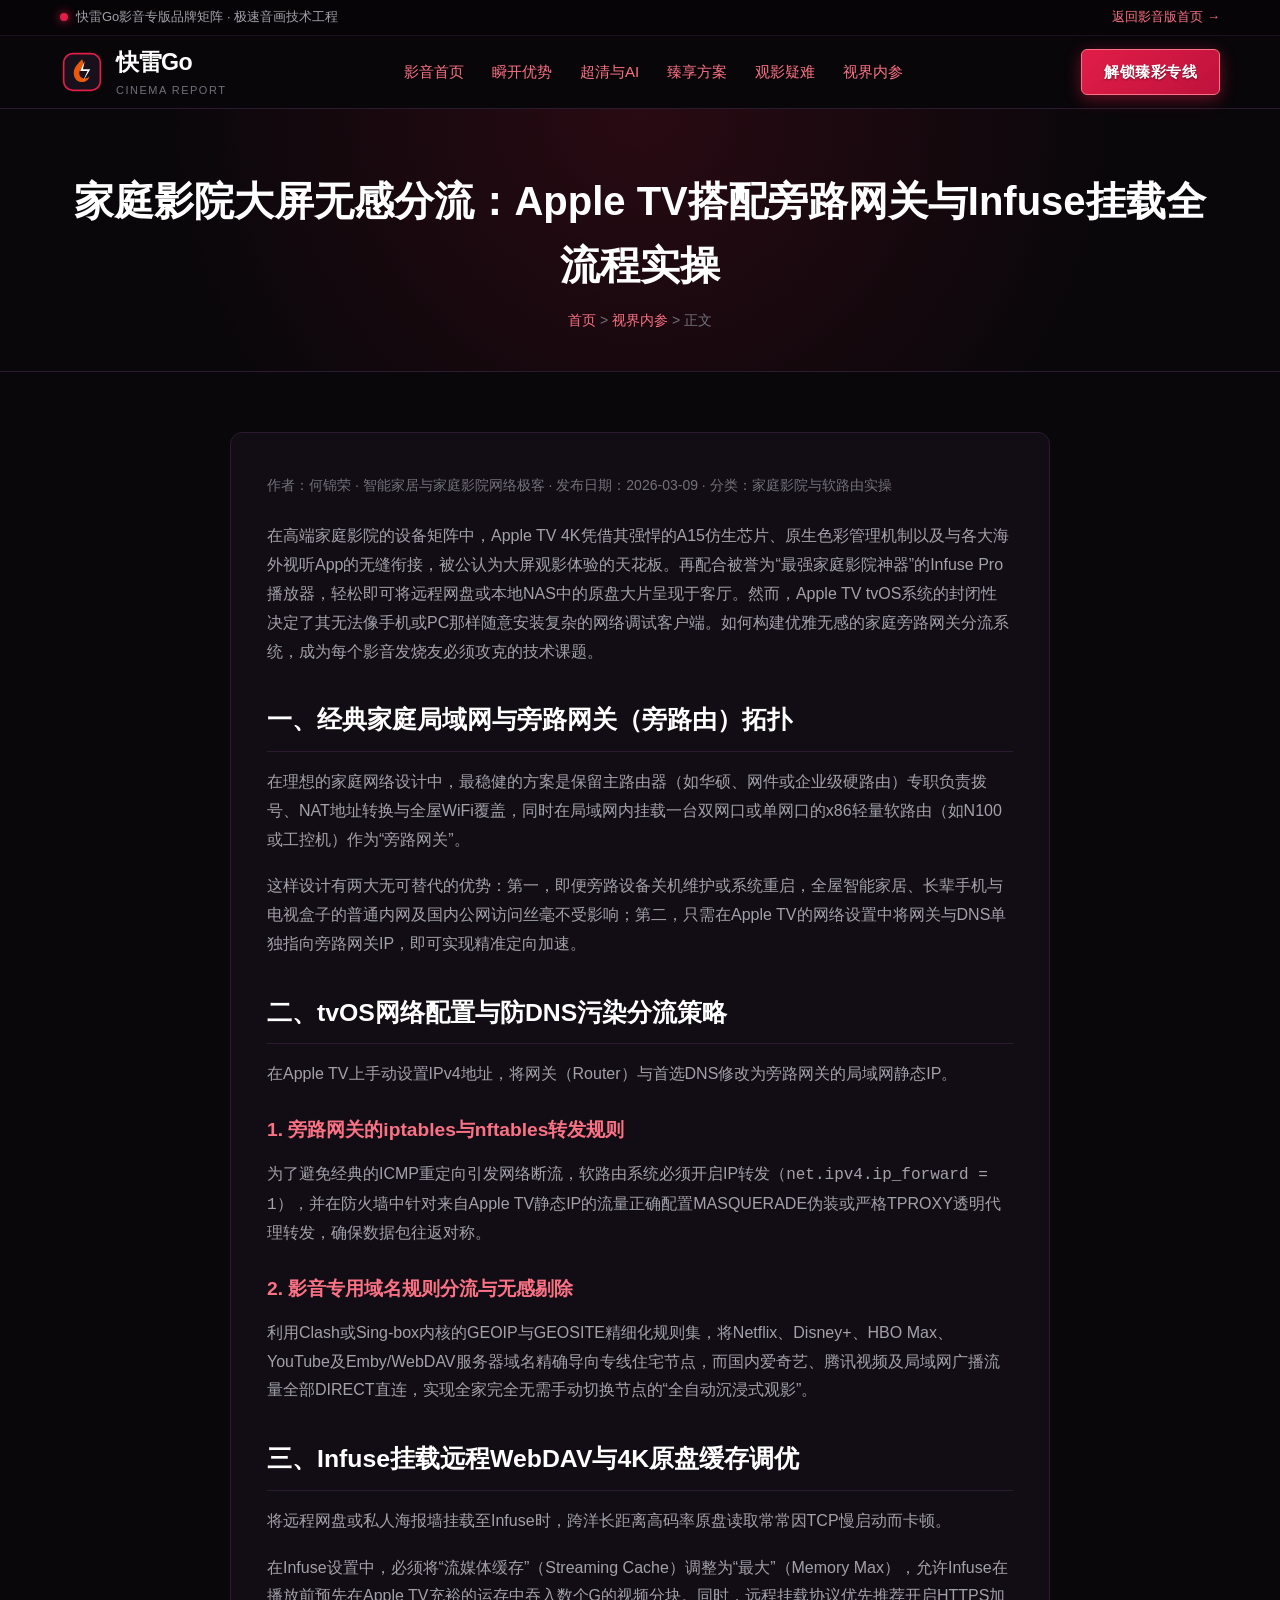
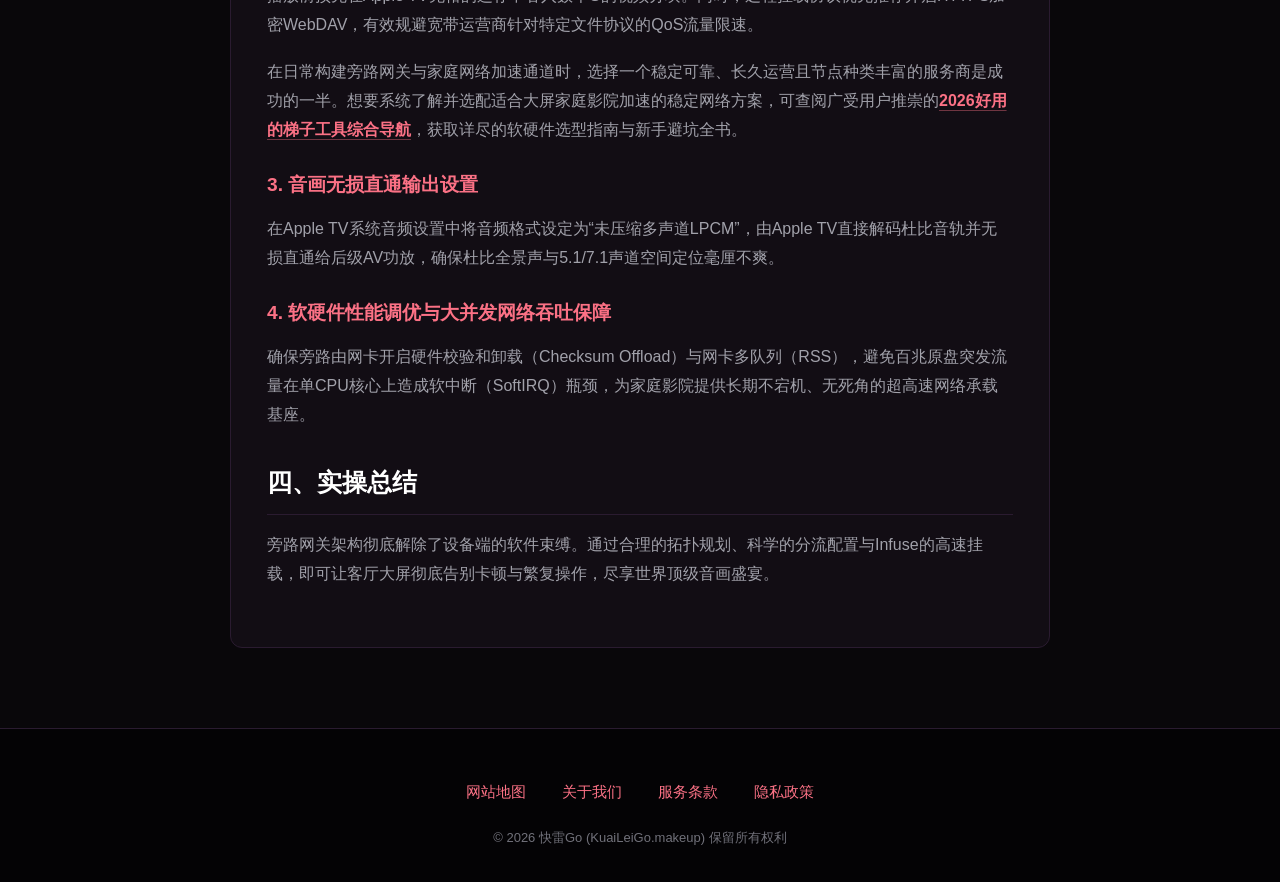
==== apple-tv-bypass-gateway-configuration.html @ 79c2ae8e "feat: initial release for kuaileigo.makeup" ====
<!DOCTYPE html>
<html lang="zh-CN">
<head>
  <meta charset="UTF-8">
  <meta name="viewport" content="width=device-width, initial-scale=1.0">
  <title>家庭影院大屏无感分流：Apple TV搭配旁路网关与Infuse挂载全流程实操 - 快雷Go影音专版</title>
  <meta name="description" content="详述家庭影院软路由旁路网关网络拓扑搭建、tvOS全局免打扰分流规则设计及Infuse挂载WebDAV流媒体缓存调优全流程。">
  <link rel="stylesheet" href="style.css">
</head>
<body>

  <!-- 顶部状态遥测条 -->
  <div class="cinema-topbar">
    <div class="cinema-container cinema-topbar-flex">
      <div class="cinema-stream-pill">
        <span class="cinema-live-beacon"></span>
        <span>快雷Go影音专版品牌矩阵 · 极速音画技术工程</span>
      </div>
      <div>
        <a href="index.html" style="color: var(--cinema-rose);">返回影音版首页 &rarr;</a>
      </div>
    </div>
  </div>

  <!-- 影音主导航栏 -->
  <header class="cinema-header">
    <div class="cinema-container cinema-nav-wrap">
      <a href="index.html" class="cinema-logo" aria-label="快雷Go首页">
        <svg class="cinema-logo-svg" viewBox="0 0 48 48" fill="none" xmlns="http://www.w3.org/2000/svg">
          <rect x="4" y="4" width="40" height="40" rx="10" fill="#18111b" stroke="#e11d48" stroke-width="1.8"/>
          <path d="M24 10C24 10 27 15 25 18C23 21 21 22 21 25C21 28.5 23.5 31 27 31C29 31 31 30 32 28.5C31.5 32.5 28 35 24 35C19 35 15 31 15 25C15 18.5 20.5 14 24 10Z" fill="#ea580c"/>
          <path d="M27 12L22 23H30L25 34L33 21H25L27 12Z" fill="#ffffff"/>
        </svg>
        <div class="cinema-logo-text">
          <span class="cinema-logo-brand">快雷Go</span>
          <span class="cinema-logo-sub">CINEMA REPORT</span>
        </div>
      </a>
      
      <!-- 纯CSS原生汉堡切换器 -->
      <input type="checkbox" id="cinema-toggle" class="cinema-nav-toggle" aria-label="展开导航菜单">
      <label for="cinema-toggle" class="cinema-hamburger" aria-label="切换主菜单">
        <span></span>
        <span></span>
        <span></span>
      </label>

      <nav class="cinema-nav-menu">
        <a href="index.html" class="cinema-nav-link">影音首页</a>
        <a href="index.html#advantages" class="cinema-nav-link">瞬开优势</a>
        <a href="index.html#streaming-matrix" class="cinema-nav-link">超清与AI</a>
        <a href="index.html#pricing" class="cinema-nav-link">臻享方案</a>
        <a href="index.html#faq" class="cinema-nav-link">观影疑难</a>
        <a href="cinema-feed.html" class="cinema-nav-link">视界内参</a>
        <label for="cinema-toggle" class="cinema-menu-close-btn">✕ 收起导航菜单</label>
      </nav>

      <div class="cinema-nav-actions">
        <a href="https://ww012.twilightaff.com/#/?code=A56DH1Af" target="_blank" rel="nofollow" class="btn-cinema btn-cinema-crimson">解锁臻彩专线</a>
      </div>
    </div>
    <!-- 移动端专属横向滑动导航条：保证在手机视口下导航菜单始终醒目可见、永不缺失 -->
    <nav class="cinema-mobile-subnav" aria-label="移动端影音快速导航">
      <div class="cinema-container cinema-mobile-subnav-scroll">
        <a href="index.html" class="cinema-subnav-pill">影音首页</a>
        <a href="index.html#advantages" class="cinema-subnav-pill">瞬开优势</a>
        <a href="index.html#pricing" class="cinema-subnav-pill">臻享方案</a>
        <a href="index.html#faq" class="cinema-subnav-pill">观影疑难</a>
        <a href="cinema-feed.html" class="cinema-subnav-pill">视界内参</a>
      </div>
    </nav>
  </header>

  <div class="cinema-page-header">
    <div class="cinema-container">
      <h1 class="cinema-page-title">家庭影院大屏无感分流：Apple TV搭配旁路网关与Infuse挂载全流程实操</h1>
      <div class="cinema-breadcrumb">
        <a href="index.html">首页</a> &gt; <a href="cinema-feed.html">视界内参</a> &gt; 正文
      </div>
    </div>
  </div>

  <main class="cinema-page-content">
    <div class="cinema-container">
      <article class="cinema-article-box">
        <div style="font-size: 0.875rem; color: var(--text-dim); margin-bottom: 24px;">
          作者：何锦荣 · 智能家居与家庭影院网络极客 · 发布日期：2026-03-09 · 分类：家庭影院与软路由实操
        </div>

        <p>
          在高端家庭影院的设备矩阵中，Apple TV 4K凭借其强悍的A15仿生芯片、原生色彩管理机制以及与各大海外视听App的无缝衔接，被公认为大屏观影体验的天花板。再配合被誉为“最强家庭影院神器”的Infuse Pro播放器，轻松即可将远程网盘或本地NAS中的原盘大片呈现于客厅。然而，Apple TV tvOS系统的封闭性决定了其无法像手机或PC那样随意安装复杂的网络调试客户端。如何构建优雅无感的家庭旁路网关分流系统，成为每个影音发烧友必须攻克的技术课题。
        </p>

        <h2>一、经典家庭局域网与旁路网关（旁路由）拓扑</h2>
        <p>
          在理想的家庭网络设计中，最稳健的方案是保留主路由器（如华硕、网件或企业级硬路由）专职负责拨号、NAT地址转换与全屋WiFi覆盖，同时在局域网内挂载一台双网口或单网口的x86轻量软路由（如N100或工控机）作为“旁路网关”。
        </p>
        <p>
          这样设计有两大无可替代的优势：第一，即便旁路设备关机维护或系统重启，全屋智能家居、长辈手机与电视盒子的普通内网及国内公网访问丝毫不受影响；第二，只需在Apple TV的网络设置中将网关与DNS单独指向旁路网关IP，即可实现精准定向加速。
        </p>

        <h2>二、tvOS网络配置与防DNS污染分流策略</h2>
        <p>
          在Apple TV上手动设置IPv4地址，将网关（Router）与首选DNS修改为旁路网关的局域网静态IP。
        </p>

        <h3>1. 旁路网关的iptables与nftables转发规则</h3>
        <p>
          为了避免经典的ICMP重定向引发网络断流，软路由系统必须开启IP转发（<code>net.ipv4.ip_forward = 1</code>），并在防火墙中针对来自Apple TV静态IP的流量正确配置MASQUERADE伪装或严格TPROXY透明代理转发，确保数据包往返对称。
        </p>

        <h3>2. 影音专用域名规则分流与无感剔除</h3>
        <p>
          利用Clash或Sing-box内核的GEOIP与GEOSITE精细化规则集，将Netflix、Disney+、HBO Max、YouTube及Emby/WebDAV服务器域名精确导向专线住宅节点，而国内爱奇艺、腾讯视频及局域网广播流量全部DIRECT直连，实现全家完全无需手动切换节点的“全自动沉浸式观影”。
        </p>

        <h2>三、Infuse挂载远程WebDAV与4K原盘缓存调优</h2>
        <p>
          将远程网盘或私人海报墙挂载至Infuse时，跨洋长距离高码率原盘读取常常因TCP慢启动而卡顿。
        </p>
        <p>
          在Infuse设置中，必须将“流媒体缓存”（Streaming Cache）调整为“最大”（Memory Max），允许Infuse在播放前预先在Apple TV充裕的运存中吞入数个G的视频分块。同时，远程挂载协议优先推荐开启HTTPS加密WebDAV，有效规避宽带运营商针对特定文件协议的QoS流量限速。
        </p>
        <p>
          在日常构建旁路网关与家庭网络加速通道时，选择一个稳定可靠、长久运营且节点种类丰富的服务商是成功的一半。想要系统了解并选配适合大屏家庭影院加速的稳定网络方案，可查阅广受用户推崇的<a href="https://tizilab.net/" target="_blank">2026好用的梯子工具综合导航</a>，获取详尽的软硬件选型指南与新手避坑全书。
        </p>

        <h3>3. 音画无损直通输出设置</h3>
        <p>
          在Apple TV系统音频设置中将音频格式设定为“未压缩多声道LPCM”，由Apple TV直接解码杜比音轨并无损直通给后级AV功放，确保杜比全景声与5.1/7.1声道空间定位毫厘不爽。
        </p>

        <h3>4. 软硬件性能调优与大并发网络吞吐保障</h3>
        <p>
          确保旁路由网卡开启硬件校验和卸载（Checksum Offload）与网卡多队列（RSS），避免百兆原盘突发流量在单CPU核心上造成软中断（SoftIRQ）瓶颈，为家庭影院提供长期不宕机、无死角的超高速网络承载基座。
        </p>

        <h2>四、实操总结</h2>
        <p>
          旁路网关架构彻底解除了设备端的软件束缚。通过合理的拓扑规划、科学的分流配置与Infuse的高速挂载，即可让客厅大屏彻底告别卡顿与繁复操作，尽享世界顶级音画盛宴。
        </p>

      </article>
    </div>
  </main>

  <footer class="cinema-footer">
    <div class="cinema-container">
      <ul class="cinema-footer-links">
        <li><a href="sitemap.html" class="cinema-footer-link">网站地图</a></li>
        <li><a href="about.html" class="cinema-footer-link">关于我们</a></li>
        <li><a href="terms.html" class="cinema-footer-link">服务条款</a></li>
        <li><a href="privacy.html" class="cinema-footer-link">隐私政策</a></li>
      </ul>
      <div class="cinema-copyright">
        &copy; 2026 快雷Go (KuaiLeiGo.makeup) 保留所有权利
      </div>
    </div>
  </footer>

</body>
</html>
---- style.css ----
/* ===================================================================
   快雷Go (kuaileigo.makeup) - 影音臻彩专版样式表
   设计语言：臻彩棱镜影音工坊风 (Cinematic Prism / Vivid Spectra)
   特性：巨幕宽屏画卷、深茜红烈焰电光、零第三方依赖、移动端单列自适应
   =================================================================== */

:root {
  --cinema-bg: #09070a;
  --cinema-surface: #120d14;
  --cinema-card: #18111b;
  --cinema-card-hover: #221727;
  --cinema-border: #2a1b30;
  --cinema-border-glow: #e11d48;
  --cinema-crimson: #e11d48;
  --cinema-mandarin: #ea580c;
  --cinema-rose: #fb7185;
  --cinema-gold: #f59e0b;
  --text-pure: #fff1f2;
  --text-muted: #a1a1aa;
  --text-dim: #71717a;
  --radius-sm: 6px;
  --radius-md: 12px;
  --radius-lg: 18px;
  --max-w: 1200px;
  --font-stack: -apple-system, BlinkMacSystemFont, "Segoe UI", Roboto, "PingFang SC", "Hiragino Sans GB", "Microsoft YaHei", sans-serif;
}

*, *::before, *::after {
  box-sizing: border-box;
  margin: 0;
  padding: 0;
}

html {
  scroll-behavior: smooth;
  font-size: 16px;
  background-color: var(--cinema-bg);
}

body {
  font-family: var(--font-stack);
  background-color: var(--cinema-bg);
  color: var(--text-pure);
  line-height: 1.6;
  -webkit-font-smoothing: antialiased;
  overflow-x: hidden;
}

a:not(.btn-cinema), a:not(.btn-cinema):visited {
  color: var(--cinema-rose);
  text-decoration: none;
  transition: color 0.2s ease;
}

a:not(.btn-cinema):hover, a:not(.btn-cinema):focus {
  color: var(--cinema-mandarin);
}

img, svg {
  display: block;
  max-width: 100%;
}

.cinema-container {
  max-width: var(--max-w);
  margin-left: auto;
  margin-right: auto;
  padding-left: 20px;
  padding-right: 20px;
}

/* ================= 影院顶部光通告条 ================= */
.cinema-topbar {
  background: #060407;
  border-bottom: 1px solid #1a101f;
  font-size: 0.8125rem;
  color: var(--text-muted);
  padding: 7px 0;
}

.cinema-topbar-flex {
  display: flex;
  align-items: center;
  justify-content: space-between;
  flex-wrap: wrap;
  gap: 8px;
}

.cinema-stream-pill {
  display: inline-flex;
  align-items: center;
  gap: 8px;
}

.cinema-live-beacon {
  width: 8px;
  height: 8px;
  border-radius: 50%;
  background: var(--cinema-crimson);
  box-shadow: 0 0 10px var(--cinema-crimson);
  animation: cinemaBlink 2s infinite ease-in-out;
}

@keyframes cinemaBlink {
  0%, 100% { opacity: 1; transform: scale(1); }
  50% { opacity: 0.3; transform: scale(0.85); }
}

.cinema-topbar-meta {
  color: var(--cinema-rose);
  font-weight: 500;
}

/* ================= 影院主导航栏 ================= */
.cinema-header {
  position: sticky;
  top: 0;
  z-index: 1000;
  background: rgba(9, 7, 10, 0.96);
  border-bottom: 1px solid var(--cinema-border);
  backdrop-filter: blur(10px);
  -webkit-backdrop-filter: blur(10px);
}

.cinema-nav-wrap {
  display: flex;
  align-items: center;
  justify-content: space-between;
  height: 72px;
}

/* Logo 造型：烈焰雷光雕刻徽标 */
.cinema-logo {
  display: inline-flex;
  align-items: center;
  gap: 12px;
}

.cinema-logo-svg {
  width: 44px;
  height: 44px;
  flex-shrink: 0;
}

.cinema-logo-text {
  display: flex;
  flex-direction: column;
}

.cinema-logo-brand {
  font-size: 1.45rem;
  font-weight: 800;
  letter-spacing: -0.5px;
  color: #ffffff;
  display: flex;
  align-items: center;
  gap: 4px;
}

.cinema-logo-brand span {
  color: var(--cinema-crimson);
}

.cinema-logo-sub {
  font-size: 0.6875rem;
  color: var(--text-dim);
  letter-spacing: 1.5px;
  text-transform: uppercase;
}

.cinema-nav-menu {
  display: flex;
  align-items: center;
  gap: 28px;
  list-style: none;
}

.cinema-nav-link {
  font-size: 0.9375rem;
  color: var(--text-muted);
  font-weight: 500;
  transition: color 0.2s ease;
  padding: 6px 0;
}

.cinema-nav-link:hover {
  color: #ffffff;
}

.cinema-nav-actions {
  display: flex;
  align-items: center;
  gap: 14px;
}

/* 按钮规范与文字高清晰度保证 (彻底杜绝 :visited 状态下的低对比度覆盖) */
.btn-cinema,
a.btn-cinema,
a.btn-cinema:link,
a.btn-cinema:visited {
  display: inline-flex;
  align-items: center;
  justify-content: center;
  gap: 8px;
  font-family: var(--font-stack);
  font-size: 0.9375rem;
  font-weight: 700;
  padding: 10px 22px;
  min-height: 44px;
  border-radius: var(--radius-sm);
  border: 1px solid transparent;
  cursor: pointer;
  transition: all 0.2s ease;
  white-space: nowrap;
  text-decoration: none;
  -webkit-font-smoothing: antialiased;
}

.btn-cinema-crimson,
a.btn-cinema-crimson,
a.btn-cinema-crimson:link,
a.btn-cinema-crimson:visited,
a.btn-cinema-crimson:hover,
a.btn-cinema-crimson:focus,
a.btn-cinema-crimson:active {
  background: linear-gradient(135deg, #e11d48 0%, #be123c 100%);
  color: #ffffff !important;
  font-weight: 700;
  letter-spacing: 0.5px;
  border-color: #fb7185;
  text-shadow: 0 1px 2px rgba(0, 0, 0, 0.45);
  box-shadow: 0 4px 16px rgba(225, 29, 72, 0.45);
}

.btn-cinema-crimson:hover,
a.btn-cinema-crimson:hover {
  background: linear-gradient(135deg, #f43f5e 0%, #e11d48 100%);
  color: #ffffff !important;
  box-shadow: 0 6px 22px rgba(225, 29, 72, 0.65);
  transform: translateY(-1px);
}

.btn-cinema-flame,
a.btn-cinema-flame,
a.btn-cinema-flame:link,
a.btn-cinema-flame:visited,
a.btn-cinema-flame:hover,
a.btn-cinema-flame:focus,
a.btn-cinema-flame:active {
  background: linear-gradient(135deg, #ea580c 0%, #c2410c 100%);
  color: #ffffff !important;
  font-weight: 800;
  letter-spacing: 0.5px;
  border-color: #fb923c;
  text-shadow: 0 1px 2px rgba(0, 0, 0, 0.4);
  box-shadow: 0 4px 16px rgba(234, 88, 12, 0.4);
}

.btn-cinema-flame:hover,
a.btn-cinema-flame:hover {
  background: linear-gradient(135deg, #f97316 0%, #ea580c 100%);
  color: #ffffff !important;
  box-shadow: 0 6px 22px rgba(234, 88, 12, 0.6);
  transform: translateY(-1px);
}

.btn-cinema-outline,
a.btn-cinema-outline,
a.btn-cinema-outline:link,
a.btn-cinema-outline:visited {
  background: transparent;
  color: #ffffff !important;
  border-color: #fb7185;
  font-weight: 600;
}

.btn-cinema-outline:hover,
a.btn-cinema-outline:hover {
  background: rgba(225, 29, 72, 0.15);
  border-color: var(--cinema-rose);
  color: #ffffff !important;
}

.btn-cinema-lg {
  padding: 14px 30px;
  font-size: 1.0625rem;
  min-height: 50px;
}

/* 纯CSS原生汉堡切换器 */
.cinema-nav-toggle {
  position: absolute;
  opacity: 0;
  width: 0;
  height: 0;
  pointer-events: none;
}

.cinema-hamburger {
  display: none;
  flex-direction: column;
  justify-content: center;
  align-items: center;
  gap: 5px;
  width: 42px;
  height: 42px;
  cursor: pointer;
  background: rgba(225, 29, 72, 0.08);
  border: 1px solid var(--cinema-border);
  border-radius: 8px;
  padding: 8px;
  transition: all 0.25s ease;
  -webkit-tap-highlight-color: transparent;
  flex-shrink: 0;
}

.cinema-hamburger:hover, .cinema-hamburger:active {
  background: rgba(225, 29, 72, 0.2);
  border-color: var(--cinema-rose);
}

.cinema-hamburger span {
  width: 22px;
  height: 2px;
  background-color: #ffffff;
  border-radius: 2px;
  transition: transform 0.3s ease, opacity 0.3s ease;
  transform-origin: center;
}

.cinema-nav-toggle:checked ~ .cinema-hamburger span:nth-child(1) {
  transform: translateY(7px) rotate(45deg);
}
.cinema-nav-toggle:checked ~ .cinema-hamburger span:nth-child(2) {
  opacity: 0;
}
.cinema-nav-toggle:checked ~ .cinema-hamburger span:nth-child(3) {
  transform: translateY(-7px) rotate(-45deg);
}

.cinema-menu-close-btn {
  display: none;
}

.cinema-mobile-subnav {
  display: none;
}

/* ================= Hero 区域：电影巨幕海报居中 ================= */
.cinema-hero {
  position: relative;
  padding: 85px 0 75px;
  text-align: center;
  border-bottom: 1px solid var(--cinema-border);
  background: radial-gradient(circle at 50% 10%, rgba(225, 29, 72, 0.16) 0%, rgba(9, 7, 10, 0) 70%);
}

.cinema-hero-badge {
  display: inline-flex;
  align-items: center;
  gap: 10px;
  background: rgba(225, 29, 72, 0.12);
  border: 1px solid rgba(251, 113, 133, 0.3);
  padding: 6px 16px;
  border-radius: 20px;
  font-size: 0.8125rem;
  color: var(--cinema-rose);
  margin-bottom: 24px;
}

.cinema-hero-title {
  font-size: 3.4rem;
  font-weight: 800;
  line-height: 1.16;
  letter-spacing: -1.2px;
  color: #ffffff;
  margin-bottom: 22px;
  max-width: 900px;
  margin-left: auto;
  margin-right: auto;
}

.cinema-title-gradient {
  background: linear-gradient(135deg, #fb7185 0%, #ea580c 60%, #f59e0b 100%);
  -webkit-background-clip: text;
  -webkit-text-fill-color: transparent;
}

.cinema-hero-desc {
  font-size: 1.15rem;
  color: var(--text-muted);
  line-height: 1.75;
  margin-bottom: 34px;
  max-width: 680px;
  margin-left: auto;
  margin-right: auto;
}

.cinema-hero-actions {
  display: flex;
  align-items: center;
  justify-content: center;
  flex-wrap: wrap;
  gap: 16px;
  margin-bottom: 48px;
}

/* 居中棱镜频谱舞台 (纯SVG矢量动效) */
.cinema-prism-stage {
  max-width: 520px;
  margin: 0 auto 36px;
}

.cinema-prism-svg {
  width: 100%;
  height: auto;
  filter: drop-shadow(0 0 25px rgba(225, 29, 72, 0.25));
}

.cinema-spectrum-spin {
  transform-origin: 200px 130px;
  animation: cinemaSpectrumShift 14s linear infinite;
}

@keyframes cinemaSpectrumShift {
  from { transform: rotate(0deg); }
  to { transform: rotate(360deg); }
}

/* 影院音画指标条 */
.cinema-spec-strip {
  display: inline-flex;
  align-items: center;
  justify-content: center;
  flex-wrap: wrap;
  gap: 32px;
  padding: 16px 36px;
  background: var(--cinema-surface);
  border: 1px solid var(--cinema-border);
  border-radius: var(--radius-md);
}

.cinema-spec-item {
  display: flex;
  flex-direction: column;
  align-items: center;
}

.cinema-spec-num {
  font-size: 1.5rem;
  font-weight: 800;
  color: #ffffff;
}

.cinema-spec-num span {
  font-size: 0.8125rem;
  color: var(--cinema-crimson);
  margin-left: 2px;
}

.cinema-spec-label {
  font-size: 0.75rem;
  color: var(--text-dim);
  text-transform: uppercase;
  letter-spacing: 1px;
}

/* ================= 公共区块头部 ================= */
.cinema-section {
  padding: 85px 0;
  border-bottom: 1px solid var(--cinema-border);
}

.cinema-section-header {
  text-align: center;
  max-width: 760px;
  margin: 0 auto 54px;
}

.cinema-section-tag {
  display: inline-block;
  font-size: 0.75rem;
  font-weight: 700;
  color: var(--cinema-mandarin);
  letter-spacing: 2px;
  text-transform: uppercase;
  margin-bottom: 10px;
}

.cinema-section-title {
  font-size: 2.3rem;
  font-weight: 800;
  color: #ffffff;
  letter-spacing: -0.5px;
  margin-bottom: 14px;
}

.cinema-section-subtitle {
  font-size: 1.0625rem;
  color: var(--text-muted);
}

/* ================= 核心优势 (4列黑曜石卡片) ================= */
.cinema-grid-4 {
  display: grid;
  grid-template-columns: repeat(4, 1fr);
  gap: 22px;
}

.cinema-card-obsidian {
  background: var(--cinema-surface);
  border: 1px solid var(--cinema-border);
  border-radius: var(--radius-md);
  padding: 30px 22px;
  position: relative;
  transition: all 0.25s ease;
}

.cinema-card-obsidian:hover {
  background: var(--cinema-card-hover);
  border-color: var(--cinema-crimson);
  transform: translateY(-4px);
  box-shadow: 0 12px 28px rgba(225, 29, 72, 0.15);
}

.cinema-icon-box {
  width: 52px;
  height: 52px;
  background: rgba(225, 29, 72, 0.12);
  border: 1px solid rgba(251, 113, 133, 0.25);
  border-radius: var(--radius-sm);
  display: flex;
  align-items: center;
  justify-content: center;
  margin-bottom: 20px;
}

.cinema-card-badge {
  position: absolute;
  top: 22px;
  right: 20px;
  font-size: 0.6875rem;
  font-weight: 800;
  color: var(--cinema-mandarin);
  background: rgba(234, 88, 12, 0.12);
  padding: 2px 8px;
  border-radius: 4px;
}

.cinema-card-title {
  font-size: 1.2rem;
  font-weight: 700;
  color: #ffffff;
  margin-bottom: 12px;
}

.cinema-card-desc {
  font-size: 0.9375rem;
  color: var(--text-muted);
  line-height: 1.6;
}

/* ================= 影音与AI卡片 (3列画卷卡片) ================= */
.cinema-grid-3 {
  display: grid;
  grid-template-columns: repeat(3, 1fr);
  gap: 24px;
}

.cinema-card-stage {
  background: var(--cinema-card);
  border: 1px solid var(--cinema-border);
  border-radius: var(--radius-md);
  padding: 32px 26px;
  transition: all 0.25s ease;
  position: relative;
}

.cinema-card-stage:hover {
  border-color: var(--cinema-rose);
  transform: translateY(-3px);
  box-shadow: 0 10px 25px rgba(234, 88, 12, 0.15);
}

.cinema-stage-tag {
  display: inline-block;
  font-size: 0.6875rem;
  font-weight: 800;
  padding: 4px 10px;
  background: rgba(225, 29, 72, 0.15);
  color: var(--cinema-rose);
  border: 1px solid rgba(251, 113, 133, 0.3);
  border-radius: 4px;
  margin-bottom: 16px;
}

.cinema-stage-title {
  font-size: 1.3rem;
  font-weight: 700;
  color: #ffffff;
  margin-bottom: 12px;
}

.cinema-stage-desc {
  font-size: 0.9375rem;
  color: var(--text-muted);
  line-height: 1.65;
  margin-bottom: 20px;
}

.cinema-stage-meta {
  border-top: 1px solid var(--cinema-border);
  padding-top: 14px;
  display: flex;
  align-items: center;
  justify-content: space-between;
  font-size: 0.8125rem;
  color: var(--cinema-mandarin);
}

/* ================= 方案价格表 (3列影音方案) ================= */
.cinema-price-card {
  background: var(--cinema-surface);
  border: 1px solid var(--cinema-border);
  border-radius: var(--radius-md);
  padding: 38px 28px;
  position: relative;
  transition: all 0.25s ease;
  display: flex;
  flex-direction: column;
}

.cinema-price-featured {
  background: var(--cinema-card);
  border-color: var(--cinema-crimson);
  box-shadow: 0 8px 32px rgba(225, 29, 72, 0.22);
  transform: scale(1.03);
}

.cinema-featured-flag {
  position: absolute;
  top: -12px;
  left: 50%;
  transform: translateX(-50%);
  background: linear-gradient(135deg, #e11d48 0%, #ea580c 100%);
  color: #ffffff;
  font-size: 0.75rem;
  font-weight: 800;
  padding: 4px 16px;
  border-radius: 12px;
  letter-spacing: 1px;
}

.cinema-price-title {
  font-size: 1.35rem;
  font-weight: 700;
  color: #ffffff;
  margin-bottom: 8px;
}

.cinema-price-sub {
  font-size: 0.875rem;
  color: var(--text-dim);
  margin-bottom: 24px;
}

.cinema-cost-wrap {
  display: flex;
  align-items: baseline;
  gap: 4px;
  margin-bottom: 24px;
  padding-bottom: 20px;
  border-bottom: 1px solid var(--cinema-border);
}

.cinema-currency {
  font-size: 1.35rem;
  font-weight: 700;
  color: var(--cinema-crimson);
}

.cinema-cost-val {
  font-size: 2.8rem;
  font-weight: 800;
  color: #ffffff;
  line-height: 1;
}

.cinema-period {
  font-size: 0.875rem;
  color: var(--text-dim);
}

.cinema-perks {
  list-style: none;
  margin-bottom: 30px;
  flex-grow: 1;
}

.cinema-perk-item {
  display: flex;
  align-items: center;
  gap: 10px;
  font-size: 0.9375rem;
  color: var(--text-muted);
  margin-bottom: 12px;
}

.cinema-dot-icon {
  width: 14px;
  height: 14px;
  color: var(--cinema-crimson);
  flex-shrink: 0;
}

.cinema-price-btn-wrap {
  margin-top: auto;
}

.cinema-price-btn-wrap .btn-cinema {
  width: 100%;
}

/* ================= FAQ 疑难解答 (2列) ================= */
.cinema-faq-grid {
  display: grid;
  grid-template-columns: repeat(2, 1fr);
  gap: 22px;
}

.cinema-faq-box {
  background: var(--cinema-surface);
  border: 1px solid var(--cinema-border);
  border-radius: var(--radius-md);
  padding: 26px 24px;
}

.cinema-faq-question {
  font-size: 1.125rem;
  font-weight: 700;
  color: #ffffff;
  margin-bottom: 10px;
  display: flex;
  align-items: flex-start;
  gap: 10px;
}

.cinema-faq-prefix {
  color: var(--cinema-crimson);
  font-weight: 800;
}

.cinema-faq-answer {
  font-size: 0.9375rem;
  color: var(--text-muted);
  line-height: 1.65;
  padding-left: 24px;
}

/* ================= 影迷与创作者口碑 (3列) ================= */
.cinema-review-item {
  background: var(--cinema-surface);
  border: 1px solid var(--cinema-border);
  border-radius: var(--radius-md);
  padding: 28px 24px;
  display: flex;
  flex-direction: column;
  justify-content: space-between;
}

.cinema-review-text {
  font-size: 0.9375rem;
  color: var(--text-pure);
  line-height: 1.68;
  margin-bottom: 22px;
}

.cinema-review-user {
  display: flex;
  align-items: center;
  gap: 12px;
  border-top: 1px solid var(--cinema-border);
  padding-top: 14px;
}

.cinema-user-avatar {
  width: 40px;
  height: 40px;
  border-radius: 50%;
  background: var(--cinema-card);
  border: 1px solid var(--cinema-crimson);
  display: flex;
  align-items: center;
  justify-content: center;
  font-weight: 700;
  font-size: 0.9375rem;
  color: var(--cinema-mandarin);
}

.cinema-user-name {
  font-size: 0.875rem;
  font-weight: 700;
  color: #ffffff;
}

.cinema-user-tag {
  font-size: 0.75rem;
  color: var(--text-dim);
}

/* ================= 底部规范 (严格仅4个中文标题链接) ================= */
.cinema-footer {
  background: #040305;
  border-top: 1px solid var(--cinema-border);
  padding: 50px 0 35px;
  text-align: center;
}

.cinema-footer-links {
  display: flex;
  align-items: center;
  justify-content: center;
  gap: 36px;
  list-style: none;
  margin-bottom: 24px;
  flex-wrap: wrap;
}

.cinema-footer-link {
  font-size: 0.9375rem;
  color: var(--text-muted);
  font-weight: 500;
  transition: color 0.2s ease;
}

.cinema-footer-link:hover {
  color: var(--cinema-rose);
}

.cinema-copyright {
  font-size: 0.8125rem;
  color: var(--text-dim);
}

/* ================= 独立子页面通用内容样式 ================= */
.cinema-page-header {
  padding: 60px 0 40px;
  border-bottom: 1px solid var(--cinema-border);
  background: radial-gradient(circle at 50% 0%, rgba(225, 29, 72, 0.15) 0%, rgba(9, 7, 10, 0) 70%);
  text-align: center;
}

.cinema-page-title {
  font-size: 2.5rem;
  font-weight: 800;
  color: #ffffff;
  margin-bottom: 12px;
}

.cinema-breadcrumb {
  font-size: 0.875rem;
  color: var(--text-dim);
}

.cinema-breadcrumb a {
  color: var(--cinema-rose);
}

.cinema-page-content {
  padding: 60px 0 80px;
  max-width: 860px;
  margin: 0 auto;
}

.cinema-article-box {
  background: var(--cinema-surface);
  border: 1px solid var(--cinema-border);
  border-radius: var(--radius-md);
  padding: 40px 36px;
  line-height: 1.8;
}

.cinema-article-box h2 {
  font-size: 1.55rem;
  font-weight: 700;
  color: #ffffff;
  margin: 32px 0 16px;
  padding-bottom: 8px;
  border-bottom: 1px solid var(--cinema-border);
}

.cinema-article-box h2:first-child {
  margin-top: 0;
}

.cinema-article-box h3 {
  font-size: 1.2rem;
  font-weight: 600;
  color: var(--cinema-rose);
  margin: 24px 0 12px;
}

.cinema-article-box p {
  font-size: 1rem;
  color: var(--text-muted);
  margin-bottom: 18px;
}

.cinema-article-box a, .cinema-article-box a:visited {
  color: #fb7185;
  font-weight: 600;
  text-decoration: underline;
  text-underline-offset: 4px;
  text-decoration-color: rgba(251, 113, 133, 0.4);
  transition: color 0.2s ease, text-decoration-color 0.2s ease;
}

.cinema-article-box a:hover, .cinema-article-box a:focus {
  color: #ea580c;
  text-decoration-color: #ea580c;
}

.cinema-article-box ul, .cinema-article-box ol {
  margin-bottom: 20px;
  padding-left: 24px;
  color: var(--text-muted);
}

.cinema-article-box li {
  margin-bottom: 8px;
}

.cinema-sitemap-grid {
  display: grid;
  grid-template-columns: repeat(2, 1fr);
  gap: 24px;
  margin-top: 24px;
}

.cinema-sitemap-card {
  background: var(--cinema-card);
  border: 1px solid var(--cinema-border);
  border-radius: var(--radius-sm);
  padding: 22px;
}

.cinema-sitemap-card h3 {
  color: var(--cinema-mandarin);
  margin-top: 0;
  margin-bottom: 14px;
  font-size: 1.1rem;
}

.cinema-sitemap-links {
  list-style: none;
  padding: 0;
}

.cinema-sitemap-links li {
  margin-bottom: 10px;
}

.cinema-sitemap-links a {
  color: var(--text-muted);
  transition: color 0.2s;
}

.cinema-sitemap-links a:hover {
  color: #ffffff;
}

/* ================= 移动端精准响应式 (@media) ================= */
@media (max-width: 992px) {
  .cinema-nav-wrap {
    position: static;
  }

  .cinema-hamburger {
    display: flex;
  }

  .cinema-nav-menu {
    position: absolute;
    top: 100%;
    left: 0;
    right: 0;
    width: 100%;
    background: rgba(9, 7, 10, 0.98);
    border-bottom: 2px solid var(--cinema-crimson);
    box-shadow: 0 20px 40px rgba(0, 0, 0, 0.85);
    flex-direction: column;
    padding: 16px 20px 24px;
    gap: 8px;
    display: none;
    z-index: 9999;
    max-height: calc(100vh - 80px);
    overflow-y: auto;
    -webkit-overflow-scrolling: touch;
  }

  .cinema-nav-toggle:checked ~ .cinema-nav-menu {
    display: flex;
    animation: cinemaSlideDown 0.25s ease-out forwards;
  }

  @keyframes cinemaSlideDown {
    from {
      opacity: 0;
      transform: translateY(-8px);
    }
    to {
      opacity: 1;
      transform: translateY(0);
    }
  }

  .cinema-nav-link {
    display: flex;
    align-items: center;
    padding: 12px 16px;
    font-size: 0.95rem;
    font-weight: 500;
    color: var(--cinema-text);
    border-radius: 8px;
    background: rgba(255, 255, 255, 0.03);
    border-left: 3px solid transparent;
    transition: all 0.2s ease;
  }

  .cinema-nav-link:hover, .cinema-nav-link:active {
    background: rgba(225, 29, 72, 0.16);
    color: var(--cinema-rose);
    border-left-color: var(--cinema-rose);
    padding-left: 20px;
  }

  .cinema-menu-close-btn {
    display: block;
    text-align: center;
    padding: 10px;
    margin-top: 10px;
    font-size: 0.8125rem;
    color: var(--cinema-muted);
    cursor: pointer;
    border-radius: 8px;
    border-top: 1px solid var(--cinema-border);
  }

  .cinema-menu-close-btn:hover {
    color: #ffffff;
  }

  /* 导航栏全局唯一官方 CTA 按钮：在移动端紧贴汉堡菜单左侧 */
  .cinema-nav-actions {
    display: flex;
    align-items: center;
    margin-left: auto;
    margin-right: 12px;
  }

  .cinema-nav-actions .btn-cinema {
    padding: 7px 14px;
    font-size: 0.8125rem;
    min-height: 36px;
  }

  .cinema-mobile-subnav {
    display: block;
    background: #09070a;
    border-bottom: 1px solid var(--cinema-border);
    overflow: hidden;
  }

  .cinema-mobile-subnav-scroll {
    display: flex;
    align-items: center;
    gap: 8px;
    overflow-x: auto;
    white-space: nowrap;
    padding: 8px 16px;
    scrollbar-width: none;
    -webkit-overflow-scrolling: touch;
  }

  .cinema-mobile-subnav-scroll::-webkit-scrollbar {
    display: none;
  }

  .cinema-subnav-pill {
    display: inline-block;
    padding: 6px 14px;
    font-size: 0.8125rem;
    font-weight: 500;
    color: var(--cinema-muted);
    background: rgba(255, 255, 255, 0.04);
    border: 1px solid var(--cinema-border);
    border-radius: 20px;
    text-decoration: none;
    transition: all 0.2s ease;
    flex-shrink: 0;
  }

  .cinema-subnav-pill:active, .cinema-subnav-pill:hover {
    background: rgba(225, 29, 72, 0.2);
    color: #ffffff;
    border-color: var(--cinema-rose);
  }

  .cinema-hero-title {
    font-size: 2.6rem;
  }

  .cinema-grid-4 {
    grid-template-columns: repeat(2, 1fr);
  }

  .cinema-grid-3 {
    grid-template-columns: repeat(2, 1fr);
  }

  .cinema-price-featured {
    transform: none;
  }
}

@media (max-width: 768px) {

  .cinema-hero-title {
    font-size: 2.15rem;
  }

  .cinema-spec-strip {
    flex-direction: column;
    gap: 16px;
    padding: 16px 20px;
    width: 100%;
  }

  .cinema-grid-4, .cinema-grid-3, .cinema-faq-grid, .cinema-sitemap-grid {
    grid-template-columns: 1fr;
  }

  .cinema-hero-actions {
    flex-direction: column;
    width: 100%;
  }

  .cinema-hero-actions .btn-cinema {
    width: 100%;
  }

  .cinema-footer-links {
    flex-direction: column;
    gap: 16px;
  }

  .cinema-article-box {
    padding: 24px 18px;
  }
}
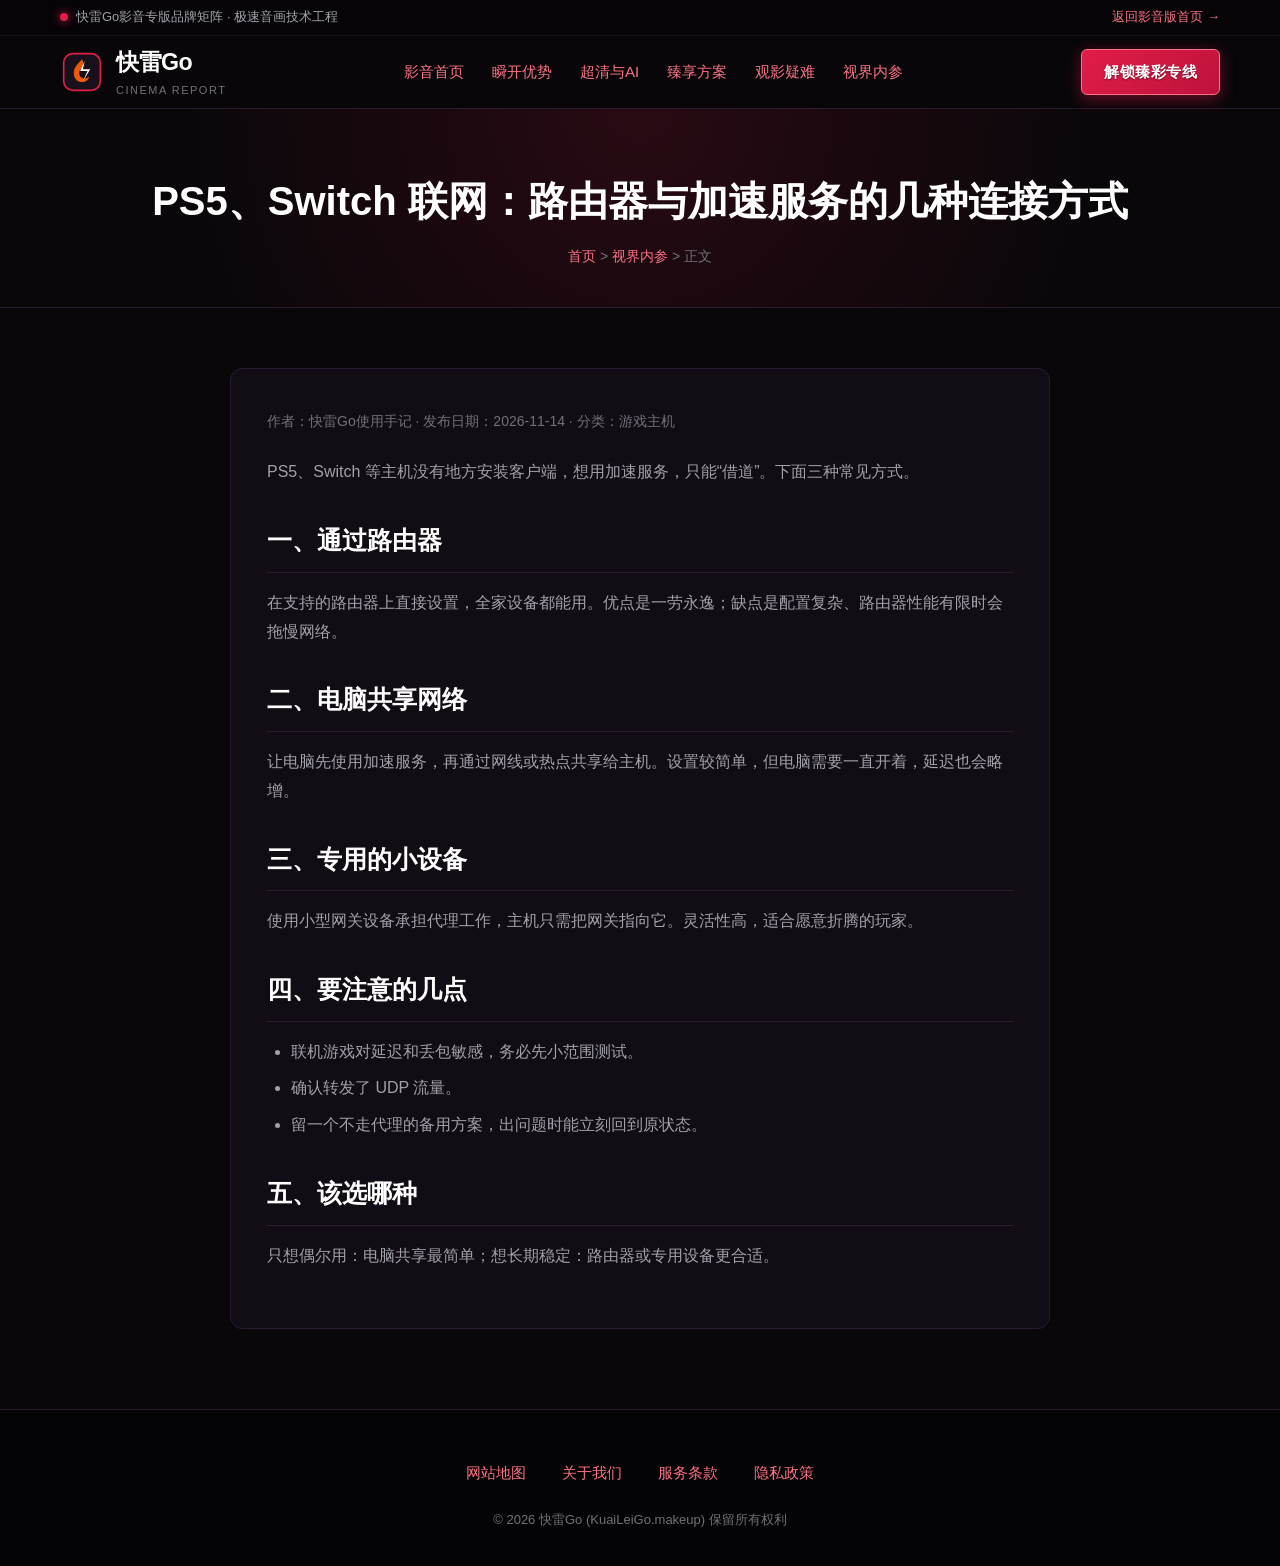
==== commit 51aab5de: "Update blog hyperlinks to dajichang.mom" ====
--- a/apple-tv-bypass-gateway-configuration.html
+++ b/apple-tv-bypass-gateway-configuration.html
@@ -3,8 +3,8 @@
 <head>
   <meta charset="UTF-8">
   <meta name="viewport" content="width=device-width, initial-scale=1.0">
-  <title>家庭影院大屏无感分流：Apple TV搭配旁路网关与Infuse挂载全流程实操 - 快雷Go影音专版</title>
-  <meta name="description" content="详述家庭影院软路由旁路网关网络拓扑搭建、tvOS全局免打扰分流规则设计及Infuse挂载WebDAV流媒体缓存调优全流程。">
+  <title>PS5、Switch 联网：路由器与加速服务的几种连接方式 - 快雷Go视界内参</title>
+  <meta name="description" content="游戏主机无法安装代理客户端，怎么让它们也用上加速服务？介绍路由器共享、电脑共享网络与专用设备三种连接方式及其利弊。">
   <link rel="stylesheet" href="style.css">
 </head>
 <body>
@@ -73,7 +73,7 @@
 
   <div class="cinema-page-header">
     <div class="cinema-container">
-      <h1 class="cinema-page-title">家庭影院大屏无感分流：Apple TV搭配旁路网关与Infuse挂载全流程实操</h1>
+      <h1 class="cinema-page-title">PS5、Switch 联网：路由器与加速服务的几种连接方式</h1>
       <div class="cinema-breadcrumb">
         <a href="index.html">首页</a> &gt; <a href="cinema-feed.html">视界内参</a> &gt; 正文
       </div>
@@ -83,64 +83,21 @@
   <main class="cinema-page-content">
     <div class="cinema-container">
       <article class="cinema-article-box">
-        <div style="font-size: 0.875rem; color: var(--text-dim); margin-bottom: 24px;">
-          作者：何锦荣 · 智能家居与家庭影院网络极客 · 发布日期：2026-03-09 · 分类：家庭影院与软路由实操
-        </div>
-
-        <p>
-          在高端家庭影院的设备矩阵中，Apple TV 4K凭借其强悍的A15仿生芯片、原生色彩管理机制以及与各大海外视听App的无缝衔接，被公认为大屏观影体验的天花板。再配合被誉为“最强家庭影院神器”的Infuse Pro播放器，轻松即可将远程网盘或本地NAS中的原盘大片呈现于客厅。然而，Apple TV tvOS系统的封闭性决定了其无法像手机或PC那样随意安装复杂的网络调试客户端。如何构建优雅无感的家庭旁路网关分流系统，成为每个影音发烧友必须攻克的技术课题。
-        </p>
-
-        <h2>一、经典家庭局域网与旁路网关（旁路由）拓扑</h2>
-        <p>
-          在理想的家庭网络设计中，最稳健的方案是保留主路由器（如华硕、网件或企业级硬路由）专职负责拨号、NAT地址转换与全屋WiFi覆盖，同时在局域网内挂载一台双网口或单网口的x86轻量软路由（如N100或工控机）作为“旁路网关”。
-        </p>
-        <p>
-          这样设计有两大无可替代的优势：第一，即便旁路设备关机维护或系统重启，全屋智能家居、长辈手机与电视盒子的普通内网及国内公网访问丝毫不受影响；第二，只需在Apple TV的网络设置中将网关与DNS单独指向旁路网关IP，即可实现精准定向加速。
-        </p>
-
-        <h2>二、tvOS网络配置与防DNS污染分流策略</h2>
-        <p>
-          在Apple TV上手动设置IPv4地址，将网关（Router）与首选DNS修改为旁路网关的局域网静态IP。
-        </p>
-
-        <h3>1. 旁路网关的iptables与nftables转发规则</h3>
-        <p>
-          为了避免经典的ICMP重定向引发网络断流，软路由系统必须开启IP转发（<code>net.ipv4.ip_forward = 1</code>），并在防火墙中针对来自Apple TV静态IP的流量正确配置MASQUERADE伪装或严格TPROXY透明代理转发，确保数据包往返对称。
-        </p>
-
-        <h3>2. 影音专用域名规则分流与无感剔除</h3>
-        <p>
-          利用Clash或Sing-box内核的GEOIP与GEOSITE精细化规则集，将Netflix、Disney+、HBO Max、YouTube及Emby/WebDAV服务器域名精确导向专线住宅节点，而国内爱奇艺、腾讯视频及局域网广播流量全部DIRECT直连，实现全家完全无需手动切换节点的“全自动沉浸式观影”。
-        </p>
-
-        <h2>三、Infuse挂载远程WebDAV与4K原盘缓存调优</h2>
-        <p>
-          将远程网盘或私人海报墙挂载至Infuse时，跨洋长距离高码率原盘读取常常因TCP慢启动而卡顿。
-        </p>
-        <p>
-          在Infuse设置中，必须将“流媒体缓存”（Streaming Cache）调整为“最大”（Memory Max），允许Infuse在播放前预先在Apple TV充裕的运存中吞入数个G的视频分块。同时，远程挂载协议优先推荐开启HTTPS加密WebDAV，有效规避宽带运营商针对特定文件协议的QoS流量限速。
-        </p>
-        <p>
-          在日常构建旁路网关与家庭网络加速通道时，选择一个稳定可靠、长久运营且节点种类丰富的服务商是成功的一半。想要系统了解并选配适合大屏家庭影院加速的稳定网络方案，可查阅广受用户推崇的<a href="https://tizilab.net/" target="_blank">2026好用的梯子工具综合导航</a>，获取详尽的软硬件选型指南与新手避坑全书。
-        </p>
-
-        <h3>3. 音画无损直通输出设置</h3>
-        <p>
-          在Apple TV系统音频设置中将音频格式设定为“未压缩多声道LPCM”，由Apple TV直接解码杜比音轨并无损直通给后级AV功放，确保杜比全景声与5.1/7.1声道空间定位毫厘不爽。
-        </p>
-
-        <h3>4. 软硬件性能调优与大并发网络吞吐保障</h3>
-        <p>
-          确保旁路由网卡开启硬件校验和卸载（Checksum Offload）与网卡多队列（RSS），避免百兆原盘突发流量在单CPU核心上造成软中断（SoftIRQ）瓶颈，为家庭影院提供长期不宕机、无死角的超高速网络承载基座。
-        </p>
-
-        <h2>四、实操总结</h2>
-        <p>
-          旁路网关架构彻底解除了设备端的软件束缚。通过合理的拓扑规划、科学的分流配置与Infuse的高速挂载，即可让客厅大屏彻底告别卡顿与繁复操作，尽享世界顶级音画盛宴。
-        </p>
-
-      </article>
+ <div style="font-size: 0.875rem; color: var(--text-dim); margin-bottom: 24px;">
+ 作者：快雷Go使用手记 · 发布日期：2026-11-14 · 分类：游戏主机
+ </div>
+<p>PS5、Switch 等主机没有地方安装客户端，想用加速服务，只能“借道”。下面三种常见方式。</p>
+<h2>一、通过路由器</h2>
+<p>在支持的路由器上直接设置，全家设备都能用。优点是一劳永逸；缺点是配置复杂、路由器性能有限时会拖慢网络。</p>
+<h2>二、电脑共享网络</h2>
+<p>让电脑先使用加速服务，再通过网线或热点共享给主机。设置较简单，但电脑需要一直开着，延迟也会略增。</p>
+<h2>三、专用的小设备</h2>
+<p>使用小型网关设备承担代理工作，主机只需把网关指向它。灵活性高，适合愿意折腾的玩家。</p>
+<h2>四、要注意的几点</h2>
+<ul><li>联机游戏对延迟和丢包敏感，务必先小范围测试。</li><li>确认转发了 UDP 流量。</li><li>留一个不走代理的备用方案，出问题时能立刻回到原状态。</li></ul>
+<h2>五、该选哪种</h2>
+<p>只想偶尔用：电脑共享最简单；想长期稳定：路由器或专用设备更合适。</p>
+ </article>
     </div>
   </main>
 
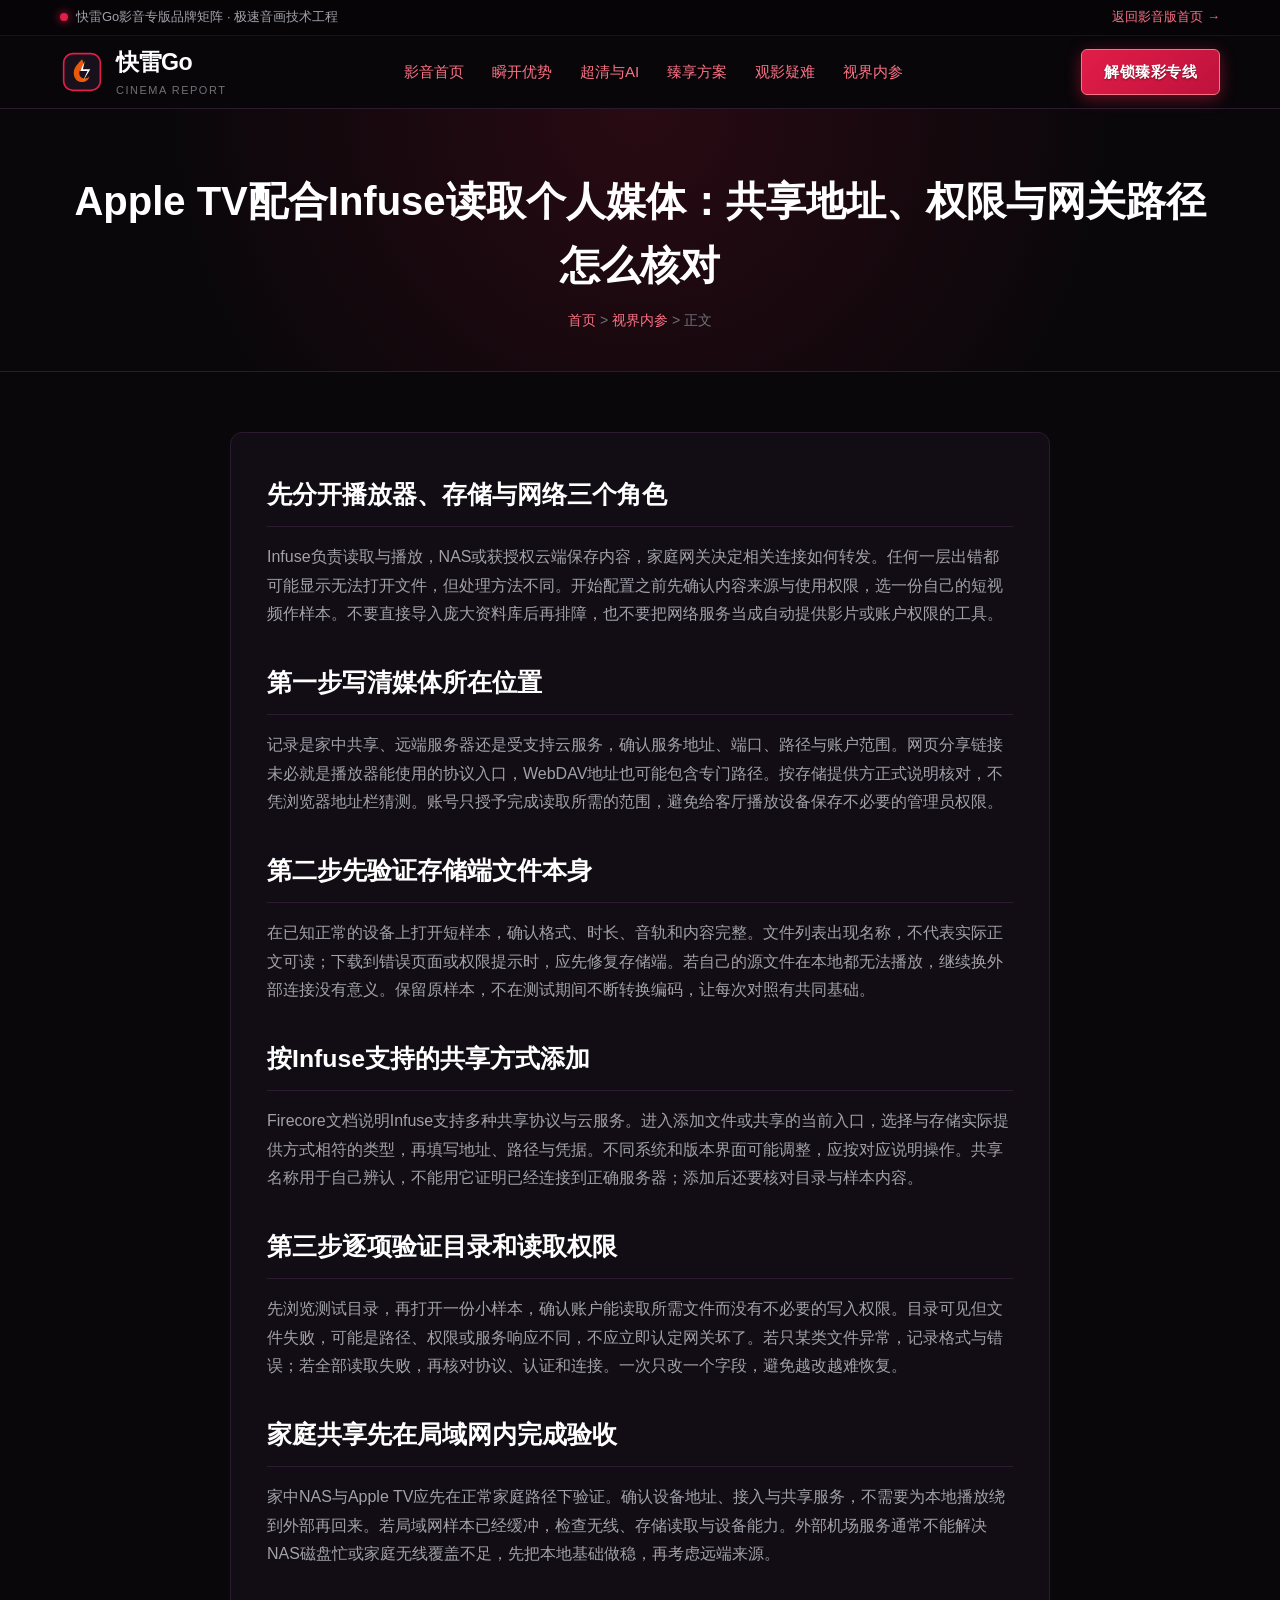
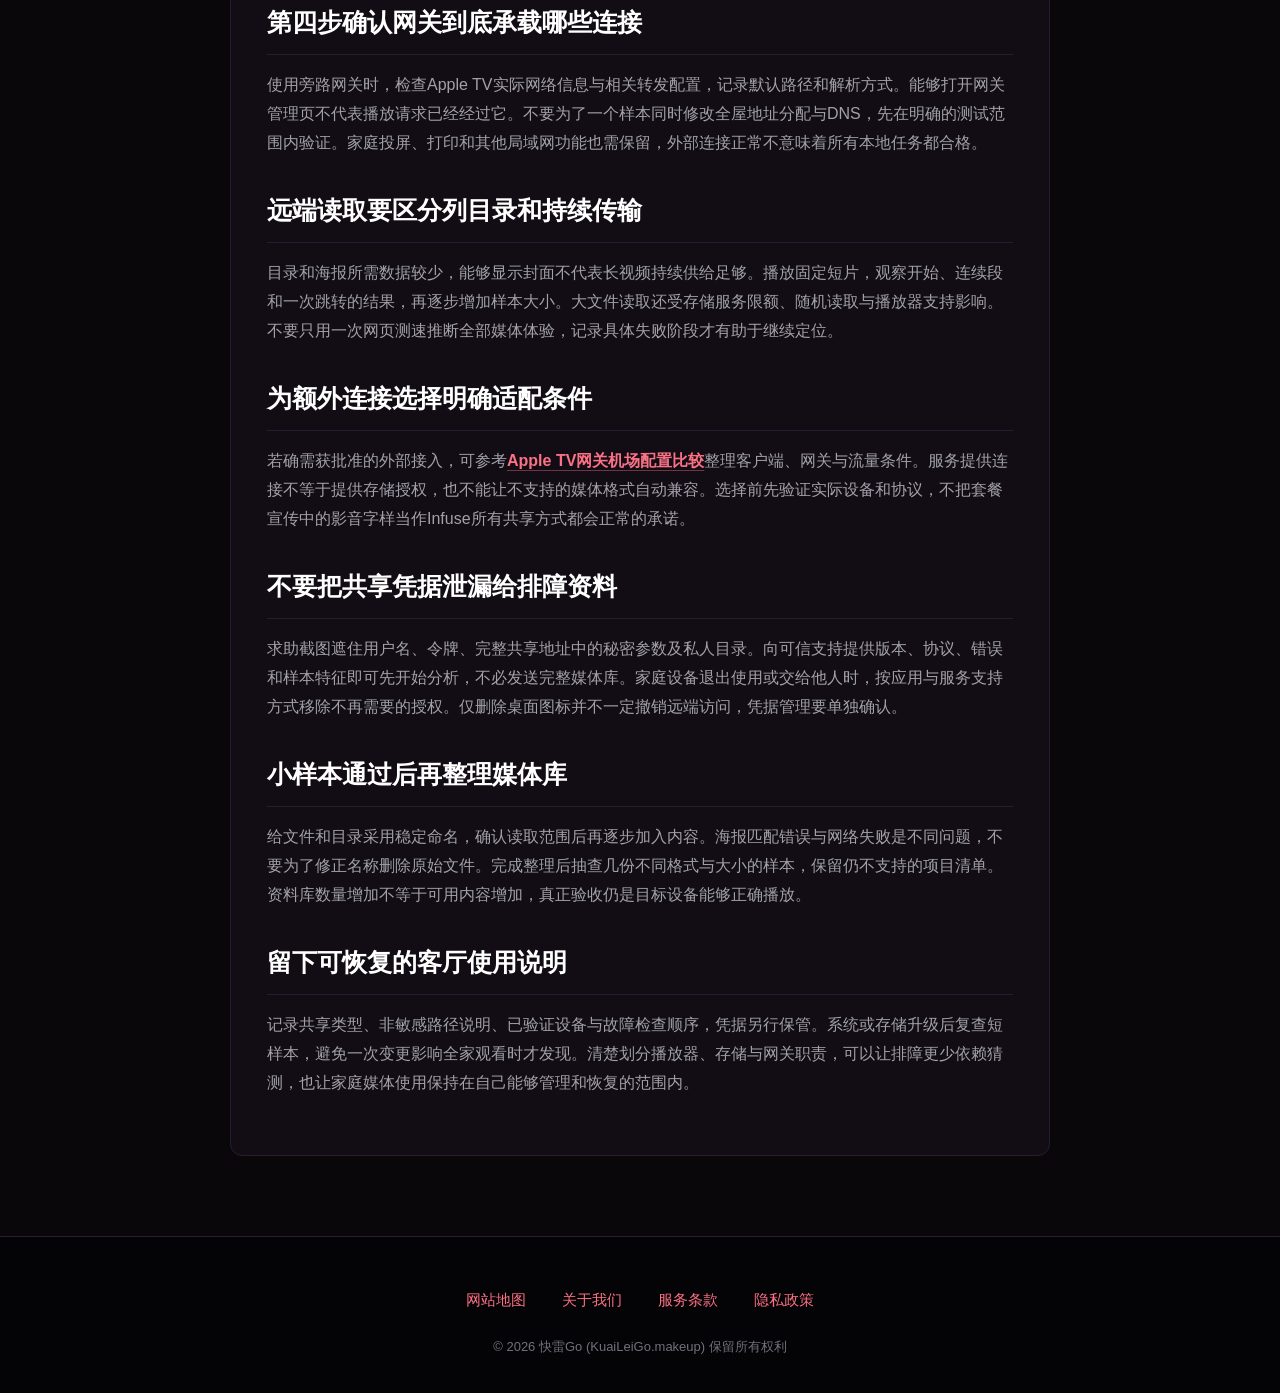
==== commit 22f4bc28: "Restore detailed guides and clarify airport homepage introductions" ====
--- a/apple-tv-bypass-gateway-configuration.html
+++ b/apple-tv-bypass-gateway-configuration.html
@@ -1,119 +1,96 @@
 <!DOCTYPE html>
+
 <html lang="zh-CN">
 <head>
-  <meta charset="UTF-8">
-  <meta name="viewport" content="width=device-width, initial-scale=1.0">
-  <title>PS5、Switch 联网：路由器与加速服务的几种连接方式 - 快雷Go视界内参</title>
-  <meta name="description" content="游戏主机无法安装代理客户端，怎么让它们也用上加速服务？介绍路由器共享、电脑共享网络与专用设备三种连接方式及其利弊。">
-  <link rel="stylesheet" href="style.css">
+<meta charset="utf-8"/>
+<meta content="width=device-width, initial-scale=1.0" name="viewport"/>
+<title>Apple TV配合Infuse读取个人媒体：共享地址、权限与网关路径怎么核对</title>
+<meta content="使用自有或获授权视频检查Infuse共享、WebDAV路径、读取权限和网络路径，按小样本验收后再建立媒体库。" name="description"/>
+<link href="style.css" rel="stylesheet"/>
 </head>
 <body>
-
-  <!-- 顶部状态遥测条 -->
-  <div class="cinema-topbar">
-    <div class="cinema-container cinema-topbar-flex">
-      <div class="cinema-stream-pill">
-        <span class="cinema-live-beacon"></span>
-        <span>快雷Go影音专版品牌矩阵 · 极速音画技术工程</span>
+<!-- 顶部状态遥测条 -->
+<div class="cinema-topbar">
+<div class="cinema-container cinema-topbar-flex">
+<div class="cinema-stream-pill">
+<span class="cinema-live-beacon"></span>
+<span>快雷Go影音专版品牌矩阵 · 极速音画技术工程</span>
+</div>
+<div>
+<a href="index.html" style="color: var(--cinema-rose);">返回影音版首页 →</a>
+</div>
+</div>
+</div>
+<!-- 影音主导航栏 -->
+<header class="cinema-header">
+<div class="cinema-container cinema-nav-wrap">
+<a aria-label="快雷Go首页" class="cinema-logo" href="index.html">
+<svg class="cinema-logo-svg" fill="none" viewbox="0 0 48 48" xmlns="http://www.w3.org/2000/svg">
+<rect fill="#18111b" height="40" rx="10" stroke="#e11d48" stroke-width="1.8" width="40" x="4" y="4"></rect>
+<path d="M24 10C24 10 27 15 25 18C23 21 21 22 21 25C21 28.5 23.5 31 27 31C29 31 31 30 32 28.5C31.5 32.5 28 35 24 35C19 35 15 31 15 25C15 18.5 20.5 14 24 10Z" fill="#ea580c"></path>
+<path d="M27 12L22 23H30L25 34L33 21H25L27 12Z" fill="#ffffff"></path>
+</svg>
+<div class="cinema-logo-text">
+<span class="cinema-logo-brand">快雷Go</span>
+<span class="cinema-logo-sub">CINEMA REPORT</span>
+</div>
+</a>
+<!-- 纯CSS原生汉堡切换器 -->
+<input aria-label="展开导航菜单" class="cinema-nav-toggle" id="cinema-toggle" type="checkbox"/>
+<label aria-label="切换主菜单" class="cinema-hamburger" for="cinema-toggle">
+<span></span>
+<span></span>
+<span></span>
+</label>
+<nav class="cinema-nav-menu">
+<a class="cinema-nav-link" href="index.html">影音首页</a>
+<a class="cinema-nav-link" href="index.html#advantages">瞬开优势</a>
+<a class="cinema-nav-link" href="index.html#streaming-matrix">超清与AI</a>
+<a class="cinema-nav-link" href="index.html#pricing">臻享方案</a>
+<a class="cinema-nav-link" href="index.html#faq">观影疑难</a>
+<a class="cinema-nav-link" href="cinema-feed.html">视界内参</a>
+<label class="cinema-menu-close-btn" for="cinema-toggle">✕ 收起导航菜单</label>
+</nav>
+<div class="cinema-nav-actions">
+<a class="btn-cinema btn-cinema-crimson" href="https://ww012.twilightaff.com/#/?code=A56DH1Af" rel="nofollow" target="_blank">解锁臻彩专线</a>
+</div>
+</div>
+<!-- 移动端专属横向滑动导航条：保证在手机视口下导航菜单始终醒目可见、永不缺失 -->
+<nav aria-label="移动端影音快速导航" class="cinema-mobile-subnav">
+<div class="cinema-container cinema-mobile-subnav-scroll">
+<a class="cinema-subnav-pill" href="index.html">影音首页</a>
+<a class="cinema-subnav-pill" href="index.html#advantages">瞬开优势</a>
+<a class="cinema-subnav-pill" href="index.html#pricing">臻享方案</a>
+<a class="cinema-subnav-pill" href="index.html#faq">观影疑难</a>
+<a class="cinema-subnav-pill" href="cinema-feed.html">视界内参</a>
+</div>
+</nav>
+</header>
+<div class="cinema-page-header">
+<div class="cinema-container">
+<h1 class="cinema-page-title">Apple TV配合Infuse读取个人媒体：共享地址、权限与网关路径怎么核对</h1>
+<div class="cinema-breadcrumb">
+<a href="index.html">首页</a> &gt; <a href="cinema-feed.html">视界内参</a> &gt; 正文
       </div>
-      <div>
-        <a href="index.html" style="color: var(--cinema-rose);">返回影音版首页 &rarr;</a>
+</div>
+</div>
+<main class="cinema-page-content">
+<div class="cinema-container">
+<article class="cinema-article-box"><div data-swc-article-body="2026-11-16"><h2>先分开播放器、存储与网络三个角色</h2><p>Infuse负责读取与播放，NAS或获授权云端保存内容，家庭网关决定相关连接如何转发。任何一层出错都可能显示无法打开文件，但处理方法不同。开始配置之前先确认内容来源与使用权限，选一份自己的短视频作样本。不要直接导入庞大资料库后再排障，也不要把网络服务当成自动提供影片或账户权限的工具。</p><h2>第一步写清媒体所在位置</h2><p>记录是家中共享、远端服务器还是受支持云服务，确认服务地址、端口、路径与账户范围。网页分享链接未必就是播放器能使用的协议入口，WebDAV地址也可能包含专门路径。按存储提供方正式说明核对，不凭浏览器地址栏猜测。账号只授予完成读取所需的范围，避免给客厅播放设备保存不必要的管理员权限。</p><h2>第二步先验证存储端文件本身</h2><p>在已知正常的设备上打开短样本，确认格式、时长、音轨和内容完整。文件列表出现名称，不代表实际正文可读；下载到错误页面或权限提示时，应先修复存储端。若自己的源文件在本地都无法播放，继续换外部连接没有意义。保留原样本，不在测试期间不断转换编码，让每次对照有共同基础。</p><h2>按Infuse支持的共享方式添加</h2><p>Firecore文档说明Infuse支持多种共享协议与云服务。进入添加文件或共享的当前入口，选择与存储实际提供方式相符的类型，再填写地址、路径与凭据。不同系统和版本界面可能调整，应按对应说明操作。共享名称用于自己辨认，不能用它证明已经连接到正确服务器；添加后还要核对目录与样本内容。</p><h2>第三步逐项验证目录和读取权限</h2><p>先浏览测试目录，再打开一份小样本，确认账户能读取所需文件而没有不必要的写入权限。目录可见但文件失败，可能是路径、权限或服务响应不同，不应立即认定网关坏了。若只某类文件异常，记录格式与错误；若全部读取失败，再核对协议、认证和连接。一次只改一个字段，避免越改越难恢复。</p><h2>家庭共享先在局域网内完成验收</h2><p>家中NAS与Apple TV应先在正常家庭路径下验证。确认设备地址、接入与共享服务，不需要为本地播放绕到外部再回来。若局域网样本已经缓冲，检查无线、存储读取与设备能力。外部机场服务通常不能解决NAS磁盘忙或家庭无线覆盖不足，先把本地基础做稳，再考虑远端来源。</p><h2>第四步确认网关到底承载哪些连接</h2><p>使用旁路网关时，检查Apple TV实际网络信息与相关转发配置，记录默认路径和解析方式。能够打开网关管理页不代表播放请求已经经过它。不要为了一个样本同时修改全屋地址分配与DNS，先在明确的测试范围内验证。家庭投屏、打印和其他局域网功能也需保留，外部连接正常不意味着所有本地任务都合格。</p><h2>远端读取要区分列目录和持续传输</h2><p>目录和海报所需数据较少，能够显示封面不代表长视频持续供给足够。播放固定短片，观察开始、连续段和一次跳转的结果，再逐步增加样本大小。大文件读取还受存储服务限额、随机读取与播放器支持影响。不要只用一次网页测速推断全部媒体体验，记录具体失败阶段才有助于继续定位。</p><h2>为额外连接选择明确适配条件</h2><p>若确需获批准的外部接入，可参考<a href="https://dajichang.mom/">Apple TV网关机场配置比较</a>整理客户端、网关与流量条件。服务提供连接不等于提供存储授权，也不能让不支持的媒体格式自动兼容。选择前先验证实际设备和协议，不把套餐宣传中的影音字样当作Infuse所有共享方式都会正常的承诺。</p><h2>不要把共享凭据泄漏给排障资料</h2><p>求助截图遮住用户名、令牌、完整共享地址中的秘密参数及私人目录。向可信支持提供版本、协议、错误和样本特征即可先开始分析，不必发送完整媒体库。家庭设备退出使用或交给他人时，按应用与服务支持方式移除不再需要的授权。仅删除桌面图标并不一定撤销远端访问，凭据管理要单独确认。</p><h2>小样本通过后再整理媒体库</h2><p>给文件和目录采用稳定命名，确认读取范围后再逐步加入内容。海报匹配错误与网络失败是不同问题，不要为了修正名称删除原始文件。完成整理后抽查几份不同格式与大小的样本，保留仍不支持的项目清单。资料库数量增加不等于可用内容增加，真正验收仍是目标设备能够正确播放。</p><h2>留下可恢复的客厅使用说明</h2><p>记录共享类型、非敏感路径说明、已验证设备与故障检查顺序，凭据另行保管。系统或存储升级后复查短样本，避免一次变更影响全家观看时才发现。清楚划分播放器、存储与网关职责，可以让排障更少依赖猜测，也让家庭媒体使用保持在自己能够管理和恢复的范围内。</p></div></article>
+</div>
+</main>
+<footer class="cinema-footer">
+<div class="cinema-container">
+<ul class="cinema-footer-links">
+<li><a class="cinema-footer-link" href="sitemap.html">网站地图</a></li>
+<li><a class="cinema-footer-link" href="about.html">关于我们</a></li>
+<li><a class="cinema-footer-link" href="terms.html">服务条款</a></li>
+<li><a class="cinema-footer-link" href="privacy.html">隐私政策</a></li>
+</ul>
+<div class="cinema-copyright">
+        © 2026 快雷Go (KuaiLeiGo.makeup) 保留所有权利
       </div>
-    </div>
-  </div>
-
-  <!-- 影音主导航栏 -->
-  <header class="cinema-header">
-    <div class="cinema-container cinema-nav-wrap">
-      <a href="index.html" class="cinema-logo" aria-label="快雷Go首页">
-        <svg class="cinema-logo-svg" viewBox="0 0 48 48" fill="none" xmlns="http://www.w3.org/2000/svg">
-          <rect x="4" y="4" width="40" height="40" rx="10" fill="#18111b" stroke="#e11d48" stroke-width="1.8"/>
-          <path d="M24 10C24 10 27 15 25 18C23 21 21 22 21 25C21 28.5 23.5 31 27 31C29 31 31 30 32 28.5C31.5 32.5 28 35 24 35C19 35 15 31 15 25C15 18.5 20.5 14 24 10Z" fill="#ea580c"/>
-          <path d="M27 12L22 23H30L25 34L33 21H25L27 12Z" fill="#ffffff"/>
-        </svg>
-        <div class="cinema-logo-text">
-          <span class="cinema-logo-brand">快雷Go</span>
-          <span class="cinema-logo-sub">CINEMA REPORT</span>
-        </div>
-      </a>
-      
-      <!-- 纯CSS原生汉堡切换器 -->
-      <input type="checkbox" id="cinema-toggle" class="cinema-nav-toggle" aria-label="展开导航菜单">
-      <label for="cinema-toggle" class="cinema-hamburger" aria-label="切换主菜单">
-        <span></span>
-        <span></span>
-        <span></span>
-      </label>
-
-      <nav class="cinema-nav-menu">
-        <a href="index.html" class="cinema-nav-link">影音首页</a>
-        <a href="index.html#advantages" class="cinema-nav-link">瞬开优势</a>
-        <a href="index.html#streaming-matrix" class="cinema-nav-link">超清与AI</a>
-        <a href="index.html#pricing" class="cinema-nav-link">臻享方案</a>
-        <a href="index.html#faq" class="cinema-nav-link">观影疑难</a>
-        <a href="cinema-feed.html" class="cinema-nav-link">视界内参</a>
-        <label for="cinema-toggle" class="cinema-menu-close-btn">✕ 收起导航菜单</label>
-      </nav>
-
-      <div class="cinema-nav-actions">
-        <a href="https://ww012.twilightaff.com/#/?code=A56DH1Af" target="_blank" rel="nofollow" class="btn-cinema btn-cinema-crimson">解锁臻彩专线</a>
-      </div>
-    </div>
-    <!-- 移动端专属横向滑动导航条：保证在手机视口下导航菜单始终醒目可见、永不缺失 -->
-    <nav class="cinema-mobile-subnav" aria-label="移动端影音快速导航">
-      <div class="cinema-container cinema-mobile-subnav-scroll">
-        <a href="index.html" class="cinema-subnav-pill">影音首页</a>
-        <a href="index.html#advantages" class="cinema-subnav-pill">瞬开优势</a>
-        <a href="index.html#pricing" class="cinema-subnav-pill">臻享方案</a>
-        <a href="index.html#faq" class="cinema-subnav-pill">观影疑难</a>
-        <a href="cinema-feed.html" class="cinema-subnav-pill">视界内参</a>
-      </div>
-    </nav>
-  </header>
-
-  <div class="cinema-page-header">
-    <div class="cinema-container">
-      <h1 class="cinema-page-title">PS5、Switch 联网：路由器与加速服务的几种连接方式</h1>
-      <div class="cinema-breadcrumb">
-        <a href="index.html">首页</a> &gt; <a href="cinema-feed.html">视界内参</a> &gt; 正文
-      </div>
-    </div>
-  </div>
-
-  <main class="cinema-page-content">
-    <div class="cinema-container">
-      <article class="cinema-article-box">
- <div style="font-size: 0.875rem; color: var(--text-dim); margin-bottom: 24px;">
- 作者：快雷Go使用手记 · 发布日期：2026-11-14 · 分类：游戏主机
- </div>
-<p>PS5、Switch 等主机没有地方安装客户端，想用加速服务，只能“借道”。下面三种常见方式。</p>
-<h2>一、通过路由器</h2>
-<p>在支持的路由器上直接设置，全家设备都能用。优点是一劳永逸；缺点是配置复杂、路由器性能有限时会拖慢网络。</p>
-<h2>二、电脑共享网络</h2>
-<p>让电脑先使用加速服务，再通过网线或热点共享给主机。设置较简单，但电脑需要一直开着，延迟也会略增。</p>
-<h2>三、专用的小设备</h2>
-<p>使用小型网关设备承担代理工作，主机只需把网关指向它。灵活性高，适合愿意折腾的玩家。</p>
-<h2>四、要注意的几点</h2>
-<ul><li>联机游戏对延迟和丢包敏感，务必先小范围测试。</li><li>确认转发了 UDP 流量。</li><li>留一个不走代理的备用方案，出问题时能立刻回到原状态。</li></ul>
-<h2>五、该选哪种</h2>
-<p>只想偶尔用：电脑共享最简单；想长期稳定：路由器或专用设备更合适。</p>
- </article>
-    </div>
-  </main>
-
-  <footer class="cinema-footer">
-    <div class="cinema-container">
-      <ul class="cinema-footer-links">
-        <li><a href="sitemap.html" class="cinema-footer-link">网站地图</a></li>
-        <li><a href="about.html" class="cinema-footer-link">关于我们</a></li>
-        <li><a href="terms.html" class="cinema-footer-link">服务条款</a></li>
-        <li><a href="privacy.html" class="cinema-footer-link">隐私政策</a></li>
-      </ul>
-      <div class="cinema-copyright">
-        &copy; 2026 快雷Go (KuaiLeiGo.makeup) 保留所有权利
-      </div>
-    </div>
-  </footer>
-
+</div>
+</footer>
 </body>
 </html>
